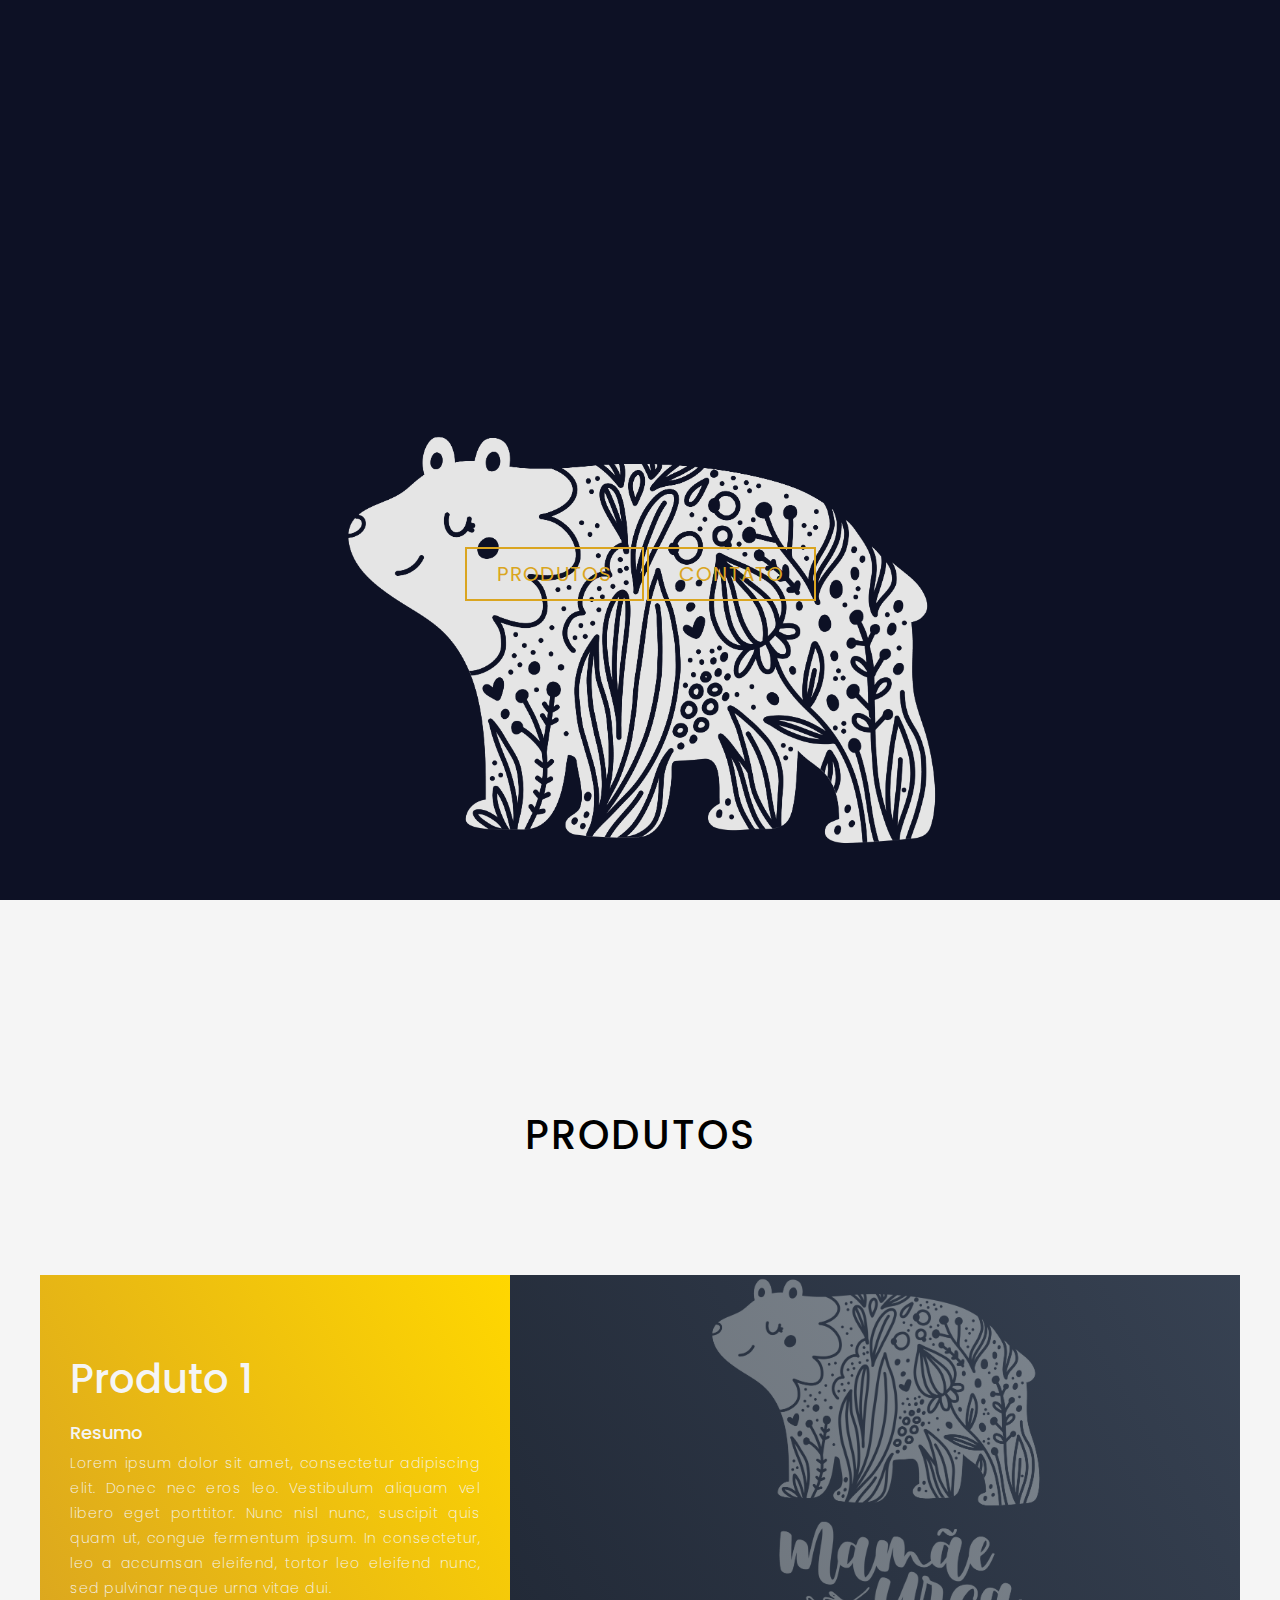
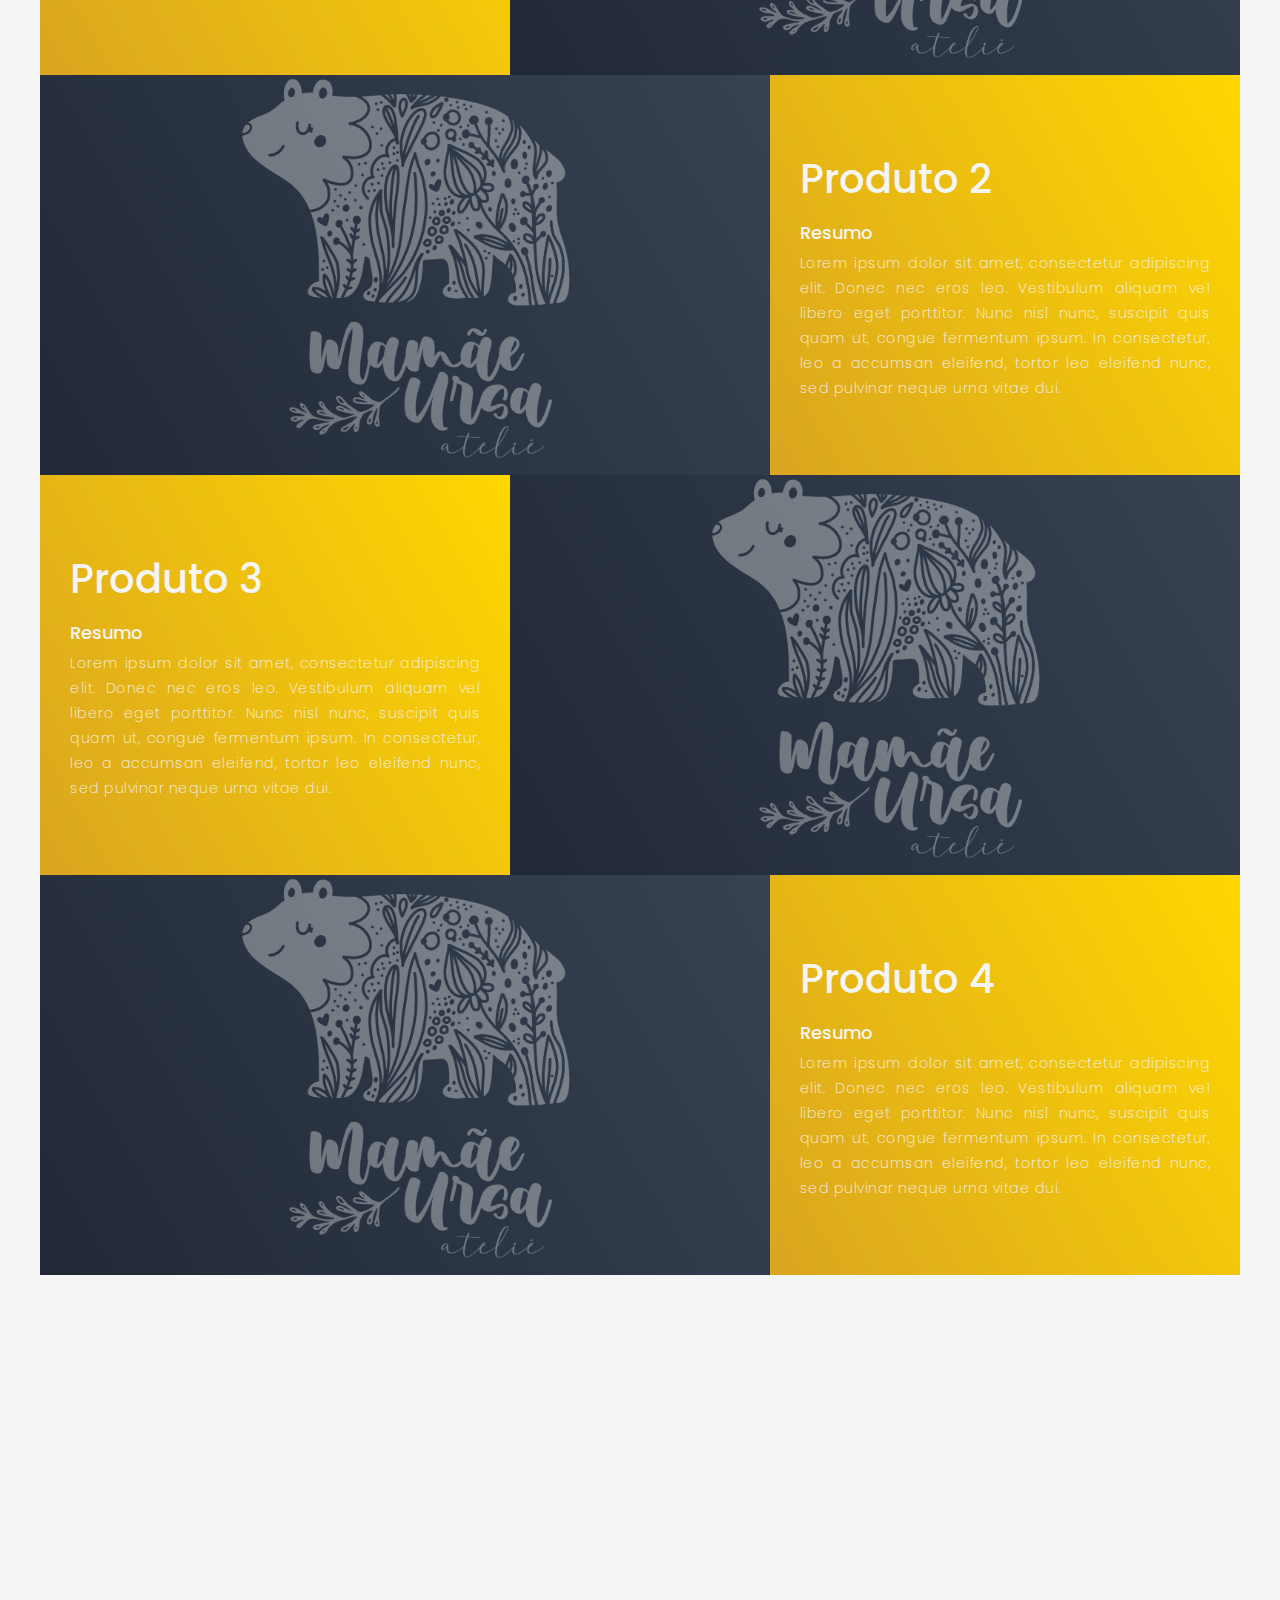
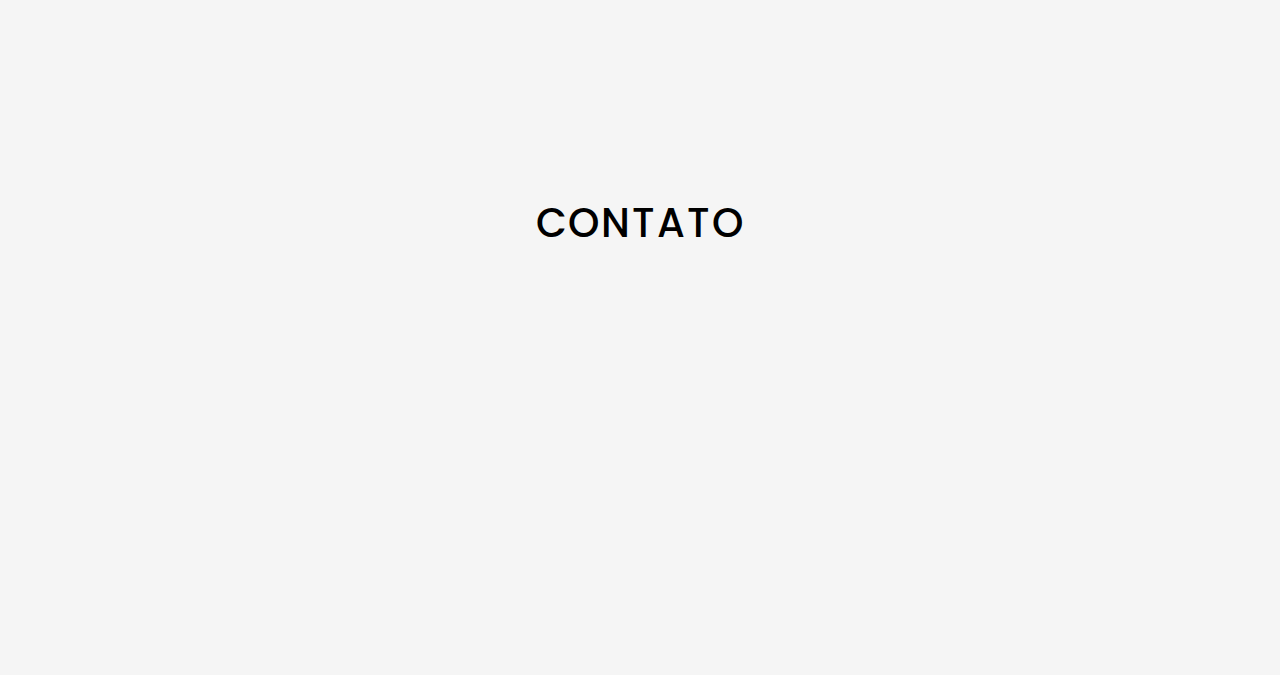
==== Index.html @ 568bdea9 "initial commit" ====
<!DOCTYPE html>

<head>
    <meta name="viewport" content="width=device-width, initial-scale=1.0">
    <link rel="stylesheet" type="text/css" href="style.css">
    <title>Mamãe Ursa Ateliê</title>
    <link rel="icon" type="image/x-icon" href="./Imagens/favicon.ico">
    <meta name="description" content="Mamãe Ursa Ateliê" />
    <meta name="keywords" content="e-comerce, loja, handmade, crochê, tricot, estilo de vida, volta por cima, auto-ajuda, ajudar o próximo, experiência de vida" />
    <meta name="authon" content="Mamãe Ursa Ateliê" />
    <meta name="robots" content="index, noimageindex, noarchive" />
</head>

<body>
    <section id="presentation">
        <div class="presentation container">
            <div>
                <h1>olá,<span></span></h1>
                <h1>sou a<span></span></h1>
                <h1>mamãe ursa<span></span></h1>
                <a href="#products" type="button" class="cta">Produtos</a>
                <a href="#contact" type="button" class="cta">Contato</a>
            </div>
        </div>
    </section>

    <section id="products">
        <div class="products container">
            <div class="products header">
                <h1 class="section-title"><span>Produtos</span></h1>
            </div>
            <div class="all-products">
                <div class="products-item">
                    <div class="products-info">
                        <h1>Produto 1</h1>
                        <h2>Resumo</h2>
                        <p>Lorem ipsum dolor sit amet, consectetur adipiscing elit. Donec nec eros leo. Vestibulum
                            aliquam vel libero eget porttitor. Nunc nisl nunc, suscipit quis quam ut, congue fermentum
                            ipsum. In consectetur, leo a accumsan eleifend, tortor leo eleifend nunc, sed pulvinar neque
                            urna vitae dui.</p>
                    </div>
                    <div class="products-img">
                        <img src="./Imagens/ursa-08.png" alt="img">
                    </div>
                </div>
                <div class="products-item">
                    <div class="products-info">
                        <h1>Produto 2</h1>
                        <h2>Resumo</h2>
                        <p>Lorem ipsum dolor sit amet, consectetur adipiscing elit. Donec nec eros leo. Vestibulum
                            aliquam vel libero eget porttitor. Nunc nisl nunc, suscipit quis quam ut, congue fermentum
                            ipsum. In consectetur, leo a accumsan eleifend, tortor leo eleifend nunc, sed pulvinar neque
                            urna vitae dui.</p>
                    </div>
                    <div class="products-img">
                        <img src="./Imagens/ursa-08.png" alt="img">
                    </div>
                </div>
                <div class="products-item">
                    <div class="products-info">
                        <h1>Produto 3</h1>
                        <h2>Resumo</h2>
                        <p>Lorem ipsum dolor sit amet, consectetur adipiscing elit. Donec nec eros leo. Vestibulum
                            aliquam vel libero eget porttitor. Nunc nisl nunc, suscipit quis quam ut, congue fermentum
                            ipsum. In consectetur, leo a accumsan eleifend, tortor leo eleifend nunc, sed pulvinar neque
                            urna vitae dui.</p>
                    </div>
                    <div class="products-img">
                        <img src="./Imagens/ursa-08.png" alt="img">
                    </div>
                </div>
                <div class="products-item">
                    <div class="products-info">
                        <h1>Produto 4</h1>
                        <h2>Resumo</h2>
                        <p>Lorem ipsum dolor sit amet, consectetur adipiscing elit. Donec nec eros leo. Vestibulum
                            aliquam vel libero eget porttitor. Nunc nisl nunc, suscipit quis quam ut, congue fermentum
                            ipsum. In consectetur, leo a accumsan eleifend, tortor leo eleifend nunc, sed pulvinar neque
                            urna vitae dui.</p>
                    </div>
                    <div class="products-img">
                        <img src="./Imagens/ursa-08.png" alt="img">
                    </div>
                </div>
            </div>
        </div>
    </section>
    <section id="contact">
        <div class="products container">
            <div class="products header">
                <h1 class="section-title"><span>Contato</span></h1>
            </div>
        </div>
    </section>
</body>
</html>
---- style.css ----
@charset "UTF-8";
@import url('https://fonts.googleapis.com/css2?family=Poppins:ital,wght@0,400;0,700;1,200;1,500&display=swap');

*{
    padding: 0;
    margin: 0;
    box-sizing: border-box;
}

html{
    font-size: 10px;
    font-family: 'Poppins', 'Times New Roman', Times, serif ;
    scroll-behavior: smooth;
    background-color: whitesmoke;
}

a{
    text-decoration: none;
}
img{
    height: 100%;
    width: 100%;
    object-fit: cover;
}
p {
    font-size: 1.4rem;
    margin-top: 5px;
    line-height: 2.5rem;
    font-weight: 200;
    letter-spacing: 0.05rem;
}

.container{
    min-height: 100vh;
    width: 100%;
    display: flex;
    align-items: center;
    justify-content: center;
}
.section-title {
    font-size: 4rem;
    font-weight: 500;
    color: black;
    margin-bottom: 10px;
    margin-top: 5px;
    text-transform: uppercase;
    letter-spacing: 0.2rem;
    text-align: center;
}



/* Seção de apresentação */

#presentation{
    background-image: url(./Imagens/ursa-09.png);
    background-size: cover;
    background-position: top center;
    position: relative;
    z-index: 1;
    
}
#presentation h1{
    display: block;
    width: fit-content;
    font-size: 5rem;
    position: relative;
    color: transparent;
    animation: text_reveal .5s ease forwards;
    animation-delay: 1.5s;
}
#presentation h1:nth-child(1){
    animation-delay: .8s;
}
#presentation h1:nth-child(2){
    animation-delay: 1.8s;
}
#presentation h1:nth-child(3){
    animation: text_reveal_name .5s ease forwards;
    animation-delay: 2.8s;
}
#presentation .cta{
    display: inline-block;
    padding: 10px 30px;
    color: goldenrod;
    background-color: transparent;
    border: 2px solid goldenrod;
    font-size: 2rem;
    text-transform: uppercase;
    letter-spacing: .1rem;
    margin-top: 20px;
    transition: .5s ease;
    transition-property: background-color, color;

}
#presentation .cta:hover{
    color: whitesmoke;
    font-weight: 500;
    background-color: goldenrod;
}
#presentation h1 span{
    position: absolute;
    top: 0;
    left:0;
    height: 100%;
    width: 0%;
    animation: text_reveal_box 1s ease;
    animation-delay: .5s;
    background-color: goldenrod;
}
#presentation h1:nth-child(1) span{
    animation-delay: .5s;
}
#presentation h1:nth-child(2) span{
    animation-delay: 1.5s;
}
#presentation h1:nth-child(3) span{
    animation-delay: 2.5s;
}
#presentation::after{
    content: '';
    position: absolute;
    left:0;
    top: 0;
    height:100%;
    width: 100%;
    background-color:black;
    opacity: 0.1;
    z-index: -1;
}

/* Seção de Produtos/Contato */

#products .products {
    flex-direction: column;
    max-width: 1200px;
    margin: 0 auto;
    padding: 100px 0;
}
#products .products-header h1{
    margin-bottom: 50px;
}
#products .all-products {
    display: flex;
    align-items: center;
    justify-content: center;
    flex-direction: column;
}
#products .products-item{
    display:flex;
    align-items: center;
    justify-content: center;
    flex-direction: column;
    width: 80%;
    margin: 20px auto;
    overflow: hidden;
    border-radius: 10px;
}

#products .products-info {
    padding: 30px;
    flex-basis: 50%;
    height: 100%;
    display: flex;
    align-items: flex-start;
    justify-content: center;
    flex-direction: column;
    background-image: linear-gradient(60deg, goldenrod 0%, gold 100%);
    color: whitesmoke;
    text-align: justify;
}

#products .products-info h1{
    font-size: 4rem;
    font-weight: 500;
}

#products .products-info h2{
    font-size: 1.8rem;
    font-weight: 500;
    margin-top: 10px;
}

#products .products-img {
    flex-basis: 80%;
    height: 300px;
    overflow: hidden;
    position: relative;
}

#products .products-img:after {
    content: '';
    position: absolute;
    left: 0;
    top:0;
    height: 100%;
    width: 100%;
    background-image: linear-gradient(60deg, #29323c 0%, #485563 100%);
    opacity: 0.7;
}
#products .products-img img{
    transition: 0.5s ease transform;
}
#products .products-item:hover .products-img img{
    transform: scale(1.1);
}

/* Keyframes */

@keyframes text_reveal{
    100%{
        color: whitesmoke;
        -webkit-text-stroke: .01em rgb(0, 0, 40); /*Vamos deixar por enquato*/
    }
}
@keyframes text_reveal_name{
    100%{
        color: goldenrod;
        font-weight: 500px;
    }
}

@keyframes text_reveal_box{
    50%{
        width:100%;
        left:0;
    }
    100%{
        width: 0;
        left:100%
    }
}

/* Media Query */
@media only screen and (min-width: 768px) {
    #products .products-item {
        flex-direction: row;
        height: 400px;
        margin: 0;
        width: 100%;
        border-radius: 0;
    }
    #products .all-products .products-info{
        height: 100%
    }
    #products .all-products .products-img{
        height: 100%
    }
    #products .products-item:nth-child(even) {
        flex-direction: row-reverse;
    }


}
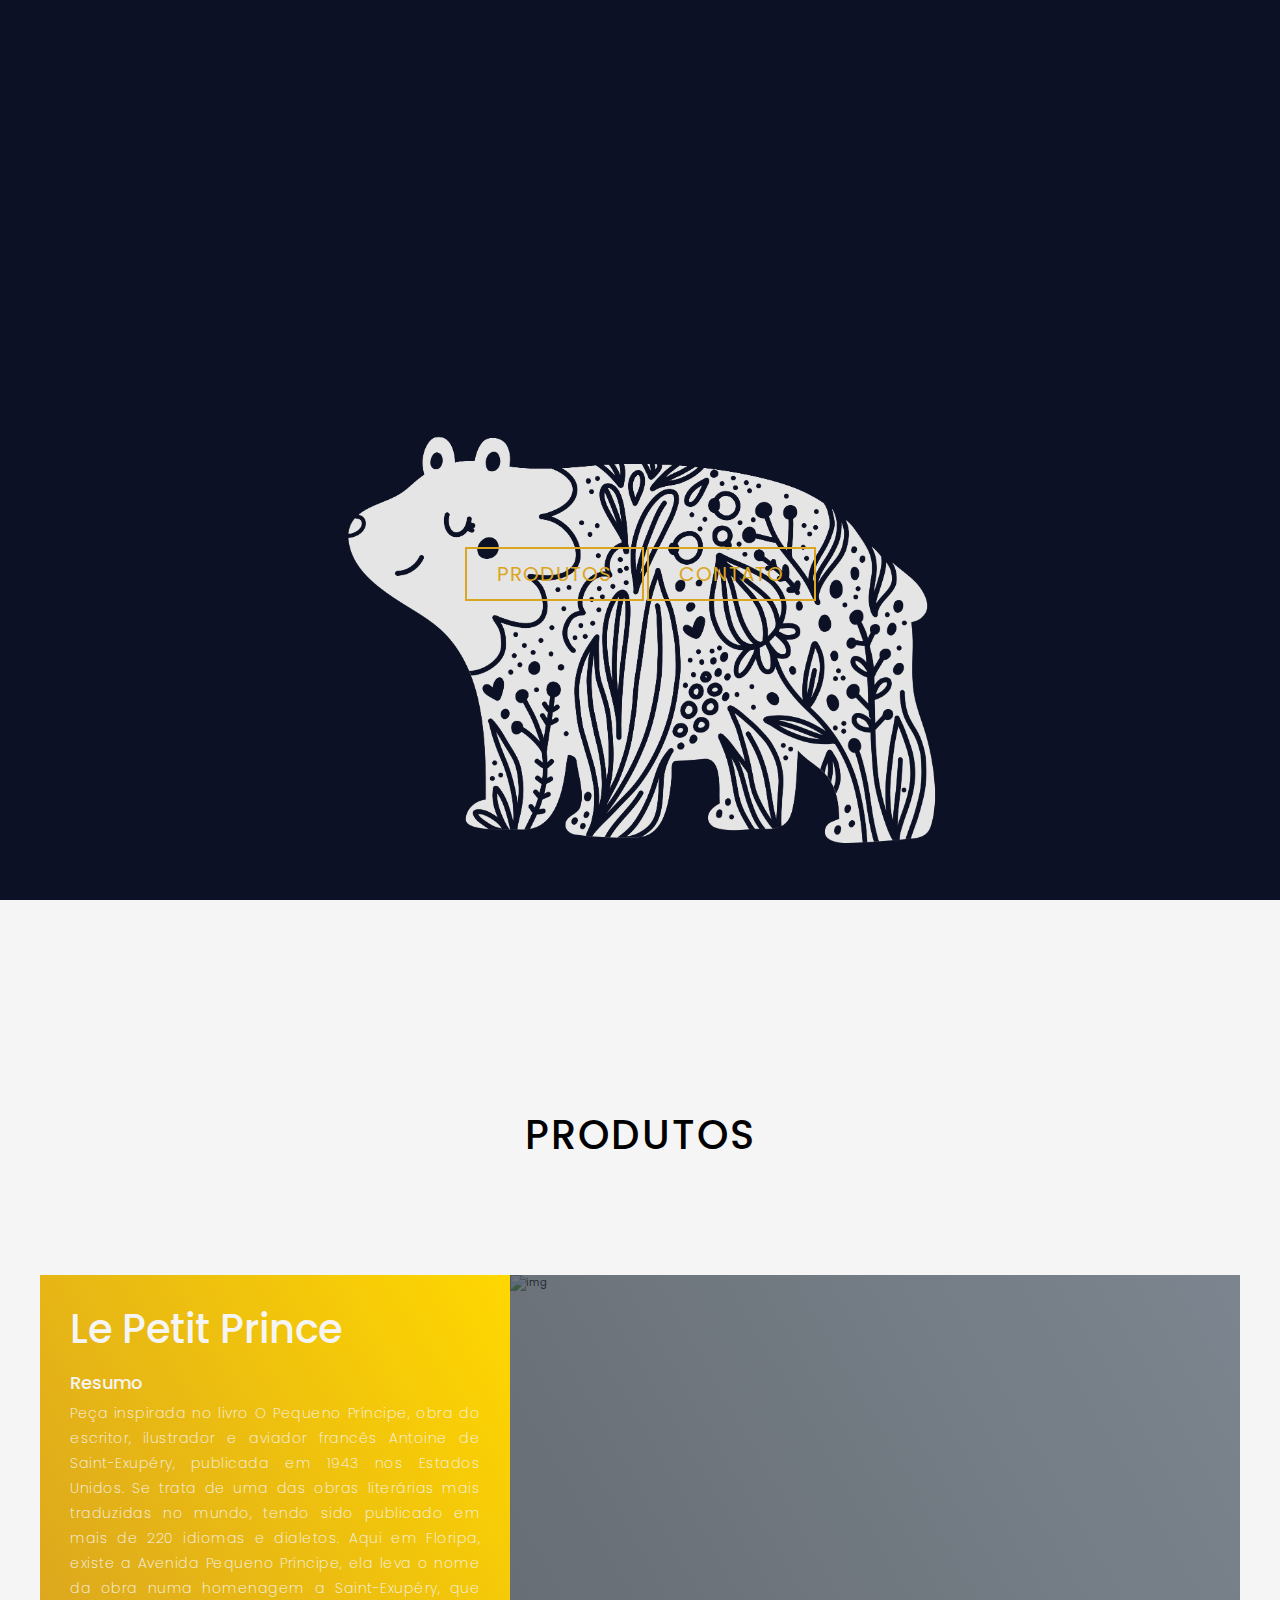
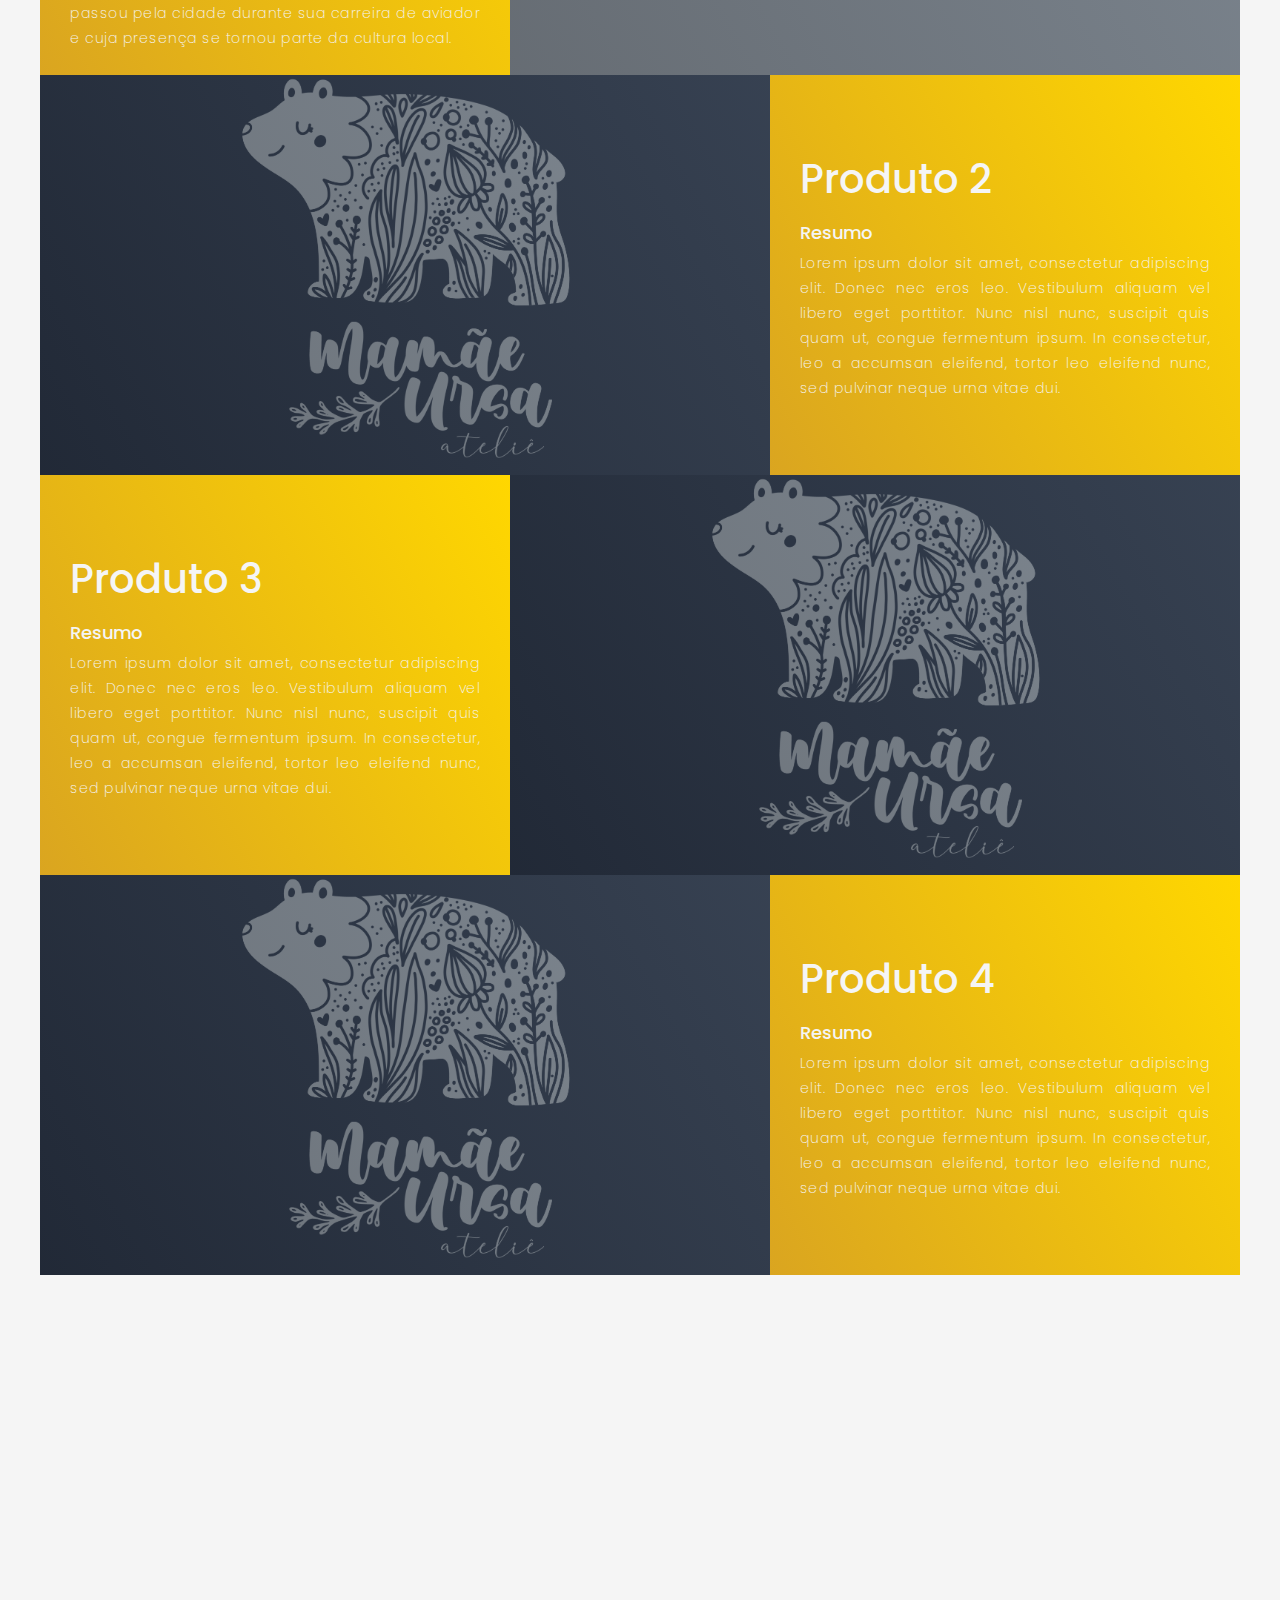
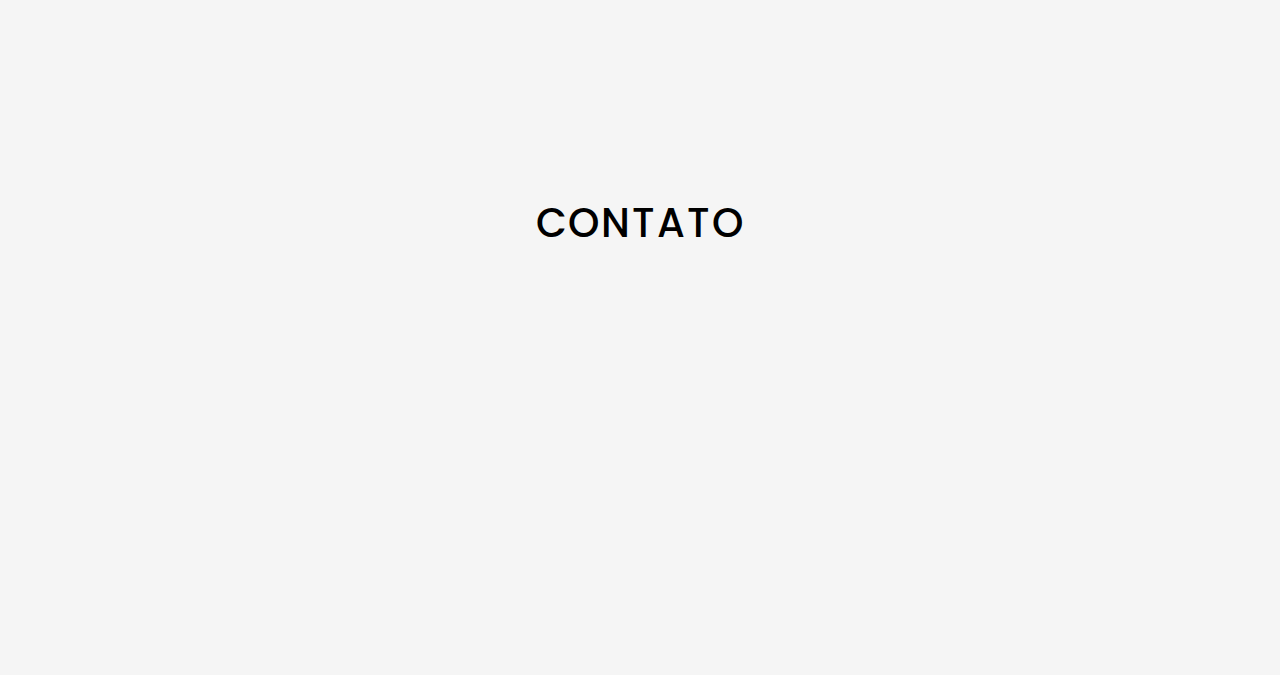
==== commit 48f97970: "Update Index.html" ====
--- a/Index.html
+++ b/Index.html
@@ -32,15 +32,12 @@
             <div class="all-products">
                 <div class="products-item">
                     <div class="products-info">
-                        <h1>Produto 1</h1>
+                        <h1>Le Petit Prince</h1>
                         <h2>Resumo</h2>
-                        <p>Lorem ipsum dolor sit amet, consectetur adipiscing elit. Donec nec eros leo. Vestibulum
-                            aliquam vel libero eget porttitor. Nunc nisl nunc, suscipit quis quam ut, congue fermentum
-                            ipsum. In consectetur, leo a accumsan eleifend, tortor leo eleifend nunc, sed pulvinar neque
-                            urna vitae dui.</p>
+                        <p>Peça inspirada no livro O Pequeno Príncipe, obra do escritor, ilustrador e aviador francês Antoine de Saint-Exupéry, publicada em 1943 nos Estados Unidos. Se trata de uma das obras literárias mais traduzidas no mundo, tendo sido publicado em mais de 220 idiomas e dialetos. Aqui em Floripa, existe a Avenida Pequeno Príncipe, ela leva o nome da obra numa homenagem a Saint-Exupéry, que passou pela cidade durante sua carreira de aviador e cuja presença se tornou parte da cultura local.</p>
                     </div>
                     <div class="products-img">
-                        <img src="./Imagens/ursa-08.png" alt="img">
+                        <img src="./Imagens/Produto01.jpg" alt="img">
                     </div>
                 </div>
                 <div class="products-item">
@@ -89,8 +86,9 @@
         <div class="products container">
             <div class="products header">
                 <h1 class="section-title"><span>Contato</span></h1>
+                <a href='https://instagram.com/mamaeursa.atelie' class="IG" target="_blank" rel="noopener noreferrer"><div><span></span></div></a>
             </div>
         </div>
     </section>
 </body>
-</html>+</html>
--- a/style.css
+++ b/style.css
@@ -1,27 +1,29 @@
 @charset "UTF-8";
 @import url('https://fonts.googleapis.com/css2?family=Poppins:ital,wght@0,400;0,700;1,200;1,500&display=swap');
 
-*{
+* {
     padding: 0;
     margin: 0;
     box-sizing: border-box;
 }
 
-html{
+html {
     font-size: 10px;
-    font-family: 'Poppins', 'Times New Roman', Times, serif ;
+    font-family: 'Poppins', 'Times New Roman', Times, serif;
     scroll-behavior: smooth;
     background-color: whitesmoke;
 }
 
-a{
+a {
     text-decoration: none;
 }
-img{
+
+img {
     height: 100%;
     width: 100%;
     object-fit: cover;
 }
+
 p {
     font-size: 1.4rem;
     margin-top: 5px;
@@ -30,13 +32,14 @@
     letter-spacing: 0.05rem;
 }
 
-.container{
+.container {
     min-height: 100vh;
     width: 100%;
     display: flex;
     align-items: center;
     justify-content: center;
 }
+
 .section-title {
     font-size: 4rem;
     font-weight: 500;
@@ -52,15 +55,16 @@
 
 /* Seção de apresentação */
 
-#presentation{
+#presentation {
     background-image: url(./Imagens/ursa-09.png);
     background-size: cover;
     background-position: top center;
     position: relative;
     z-index: 1;
-    
-}
-#presentation h1{
+
+}
+
+#presentation h1 {
     display: block;
     width: fit-content;
     font-size: 5rem;
@@ -69,17 +73,21 @@
     animation: text_reveal .5s ease forwards;
     animation-delay: 1.5s;
 }
-#presentation h1:nth-child(1){
+
+#presentation h1:nth-child(1) {
     animation-delay: .8s;
 }
-#presentation h1:nth-child(2){
+
+#presentation h1:nth-child(2) {
     animation-delay: 1.8s;
 }
-#presentation h1:nth-child(3){
+
+#presentation h1:nth-child(3) {
     animation: text_reveal_name .5s ease forwards;
     animation-delay: 2.8s;
 }
-#presentation .cta{
+
+#presentation .cta {
     display: inline-block;
     padding: 10px 30px;
     color: goldenrod;
@@ -93,38 +101,44 @@
     transition-property: background-color, color;
 
 }
-#presentation .cta:hover{
+
+#presentation .cta:hover {
     color: whitesmoke;
     font-weight: 500;
     background-color: goldenrod;
 }
-#presentation h1 span{
+
+#presentation h1 span {
     position: absolute;
     top: 0;
-    left:0;
+    left: 0;
     height: 100%;
     width: 0%;
     animation: text_reveal_box 1s ease;
     animation-delay: .5s;
     background-color: goldenrod;
 }
-#presentation h1:nth-child(1) span{
+
+#presentation h1:nth-child(1) span {
     animation-delay: .5s;
 }
-#presentation h1:nth-child(2) span{
+
+#presentation h1:nth-child(2) span {
     animation-delay: 1.5s;
 }
-#presentation h1:nth-child(3) span{
+
+#presentation h1:nth-child(3) span {
     animation-delay: 2.5s;
 }
-#presentation::after{
+
+#presentation::after {
     content: '';
     position: absolute;
-    left:0;
+    left: 0;
     top: 0;
-    height:100%;
-    width: 100%;
-    background-color:black;
+    height: 100%;
+    width: 100%;
+    background-color: black;
     opacity: 0.1;
     z-index: -1;
 }
@@ -137,17 +151,20 @@
     margin: 0 auto;
     padding: 100px 0;
 }
-#products .products-header h1{
+
+#products .products-header h1 {
     margin-bottom: 50px;
 }
+
 #products .all-products {
     display: flex;
     align-items: center;
     justify-content: center;
     flex-direction: column;
 }
-#products .products-item{
-    display:flex;
+
+#products .products-item {
+    display: flex;
     align-items: center;
     justify-content: center;
     flex-direction: column;
@@ -170,12 +187,12 @@
     text-align: justify;
 }
 
-#products .products-info h1{
+#products .products-info h1 {
     font-size: 4rem;
     font-weight: 500;
 }
 
-#products .products-info h2{
+#products .products-info h2 {
     font-size: 1.8rem;
     font-weight: 500;
     margin-top: 10px;
@@ -192,42 +209,47 @@
     content: '';
     position: absolute;
     left: 0;
-    top:0;
+    top: 0;
     height: 100%;
     width: 100%;
     background-image: linear-gradient(60deg, #29323c 0%, #485563 100%);
     opacity: 0.7;
 }
-#products .products-img img{
+
+#products .products-img img {
     transition: 0.5s ease transform;
 }
-#products .products-item:hover .products-img img{
+
+#products .products-item:hover .products-img img {
     transform: scale(1.1);
 }
 
 /* Keyframes */
 
-@keyframes text_reveal{
-    100%{
+@keyframes text_reveal {
+    100% {
         color: whitesmoke;
-        -webkit-text-stroke: .01em rgb(0, 0, 40); /*Vamos deixar por enquato*/
-    }
-}
-@keyframes text_reveal_name{
-    100%{
+        -webkit-text-stroke: .01em rgb(0, 0, 40);
+        /*Vamos deixar por enquato*/
+    }
+}
+
+@keyframes text_reveal_name {
+    100% {
         color: goldenrod;
         font-weight: 500px;
     }
 }
 
-@keyframes text_reveal_box{
-    50%{
-        width:100%;
-        left:0;
-    }
-    100%{
+@keyframes text_reveal_box {
+    50% {
+        width: 100%;
+        left: 0;
+    }
+
+    100% {
         width: 0;
-        left:100%
+        left: 100%
     }
 }
 
@@ -240,15 +262,18 @@
         width: 100%;
         border-radius: 0;
     }
-    #products .all-products .products-info{
+
+    #products .all-products .products-info {
         height: 100%
     }
-    #products .all-products .products-img{
+
+    #products .all-products .products-img {
         height: 100%
     }
+
     #products .products-item:nth-child(even) {
         flex-direction: row-reverse;
     }
 
 
-}+}
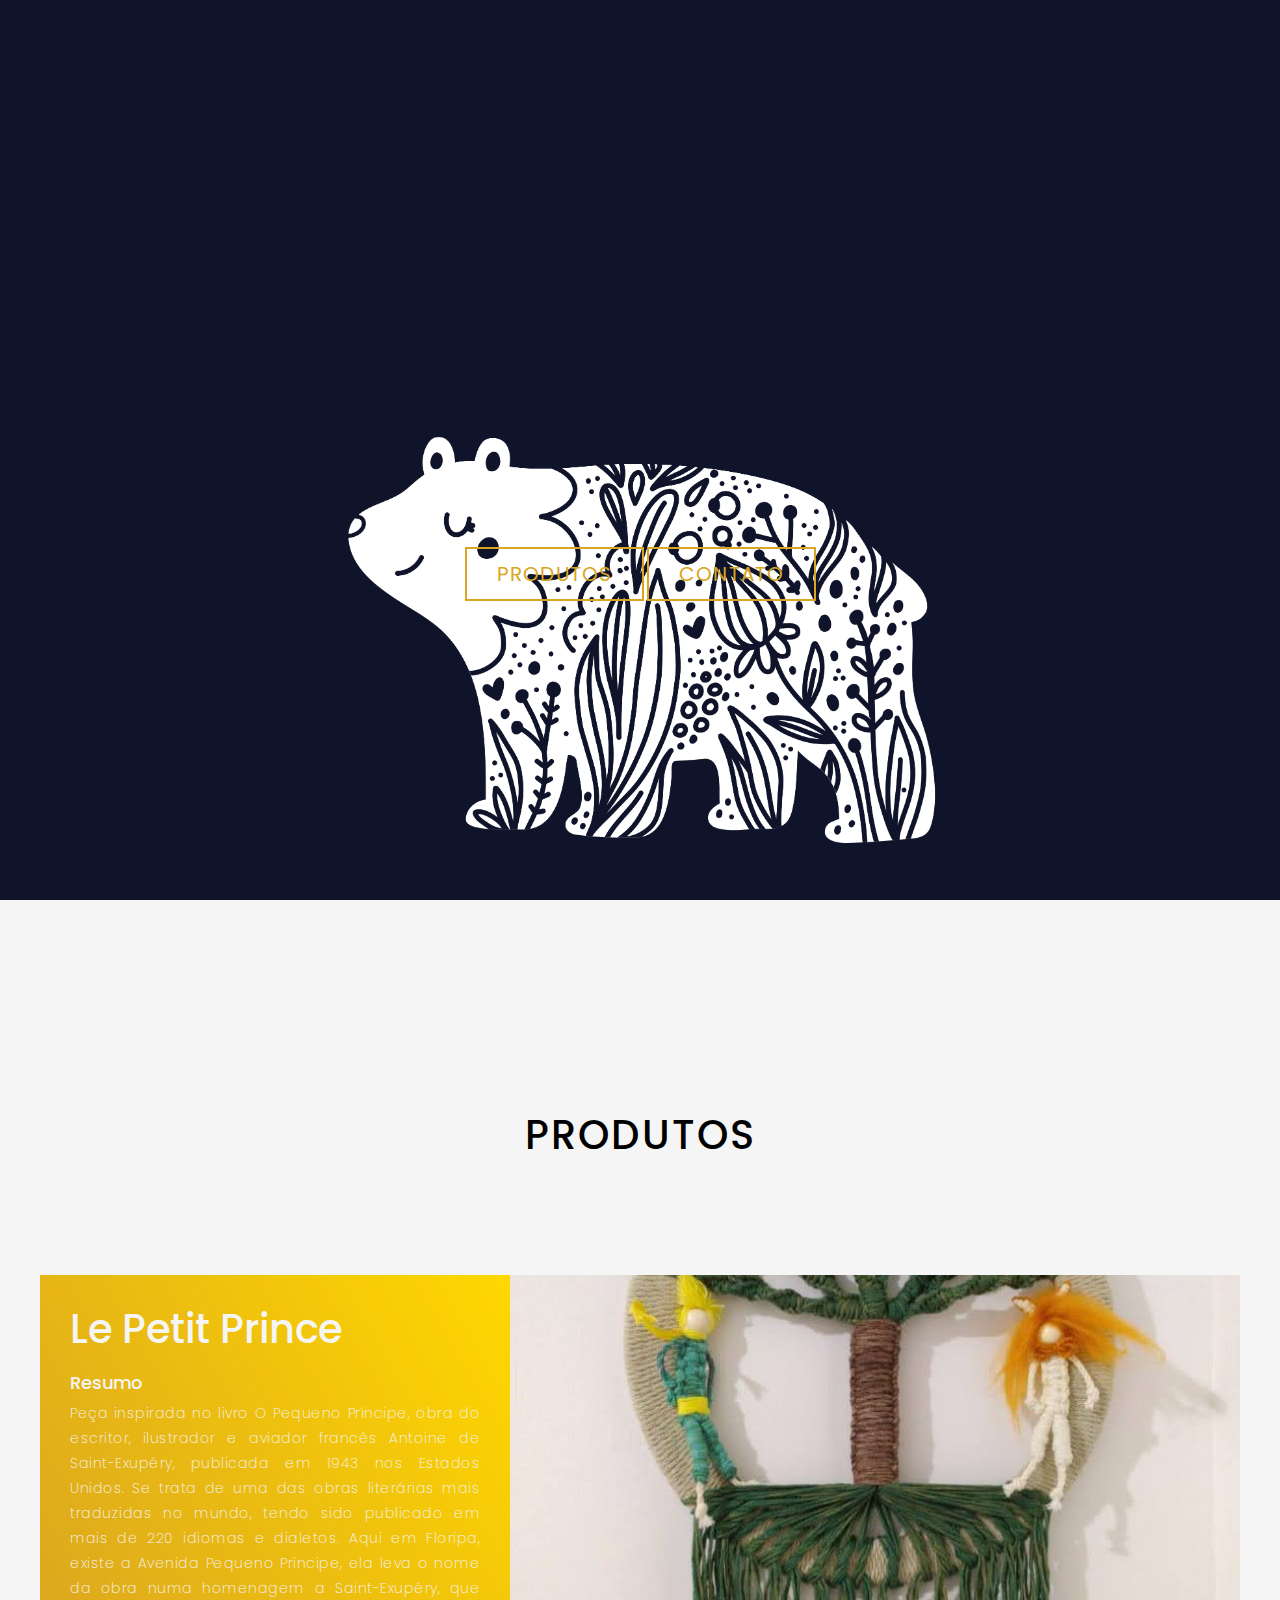
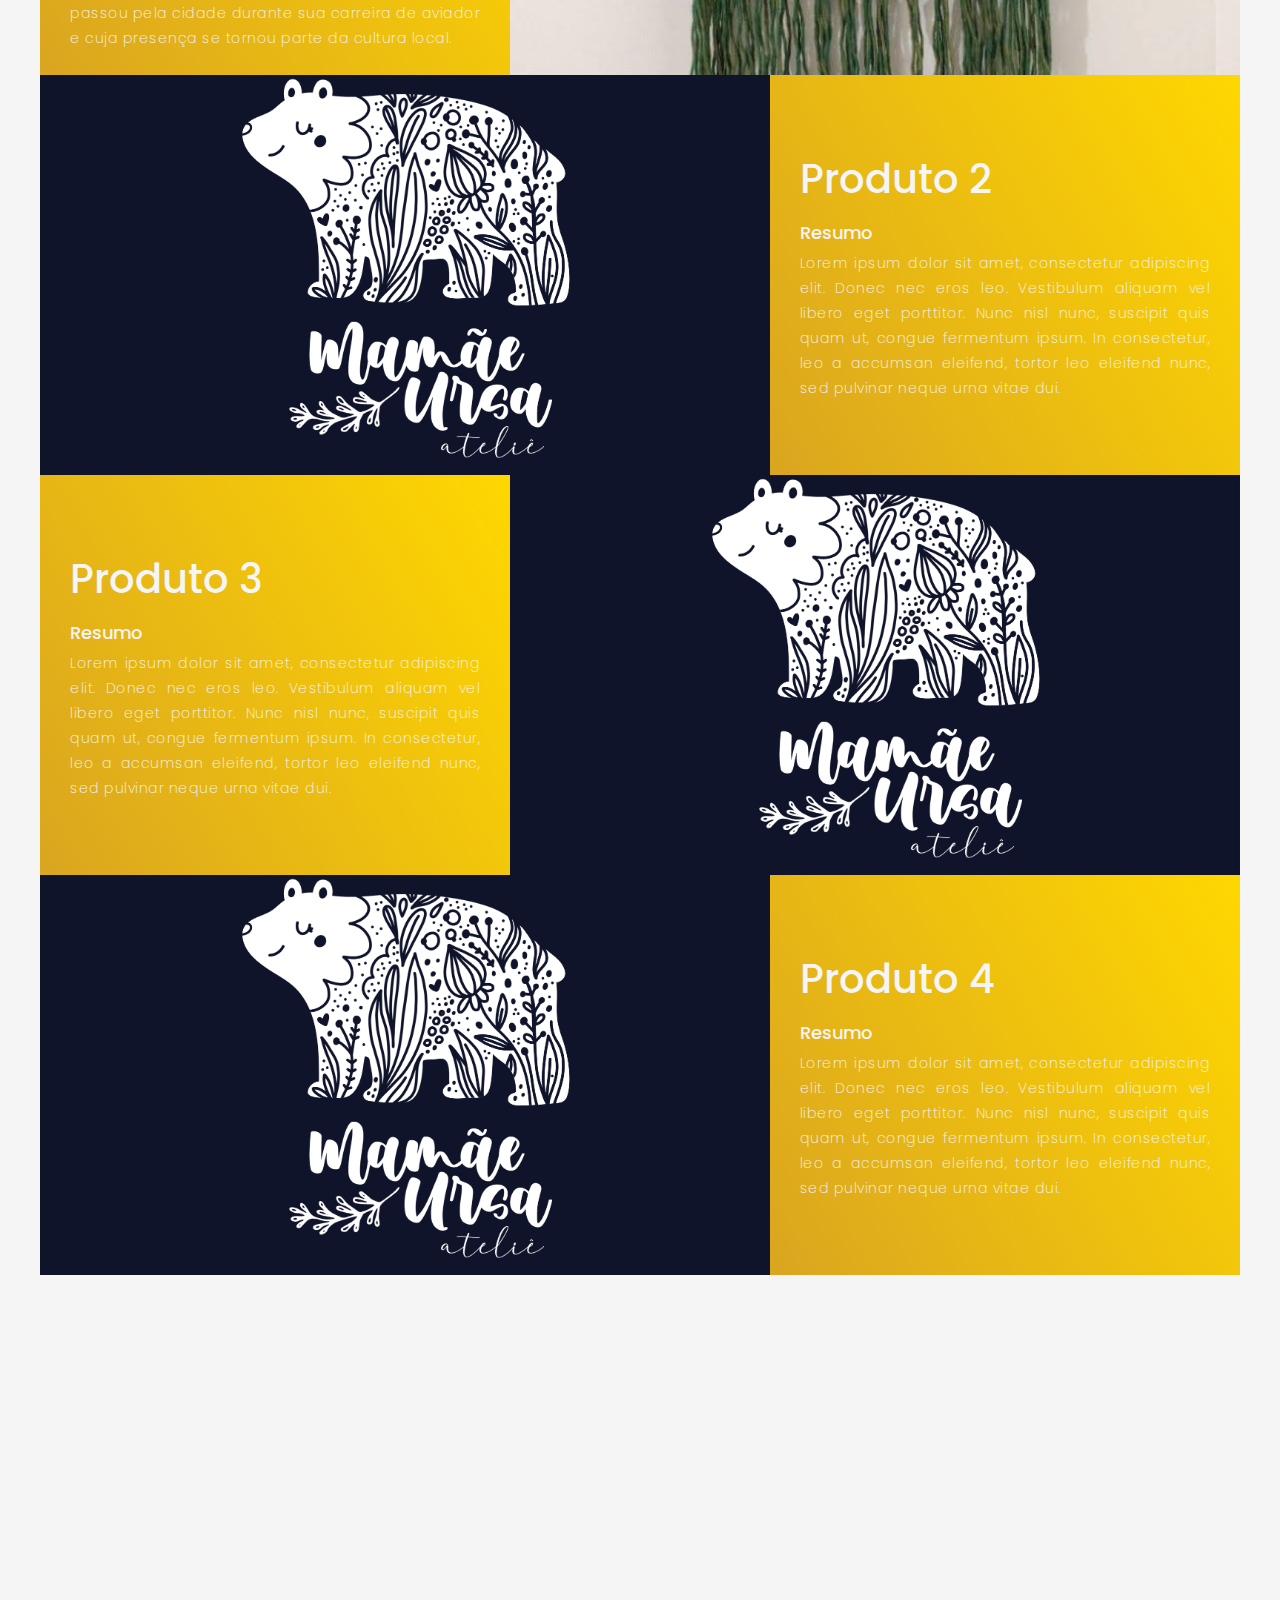
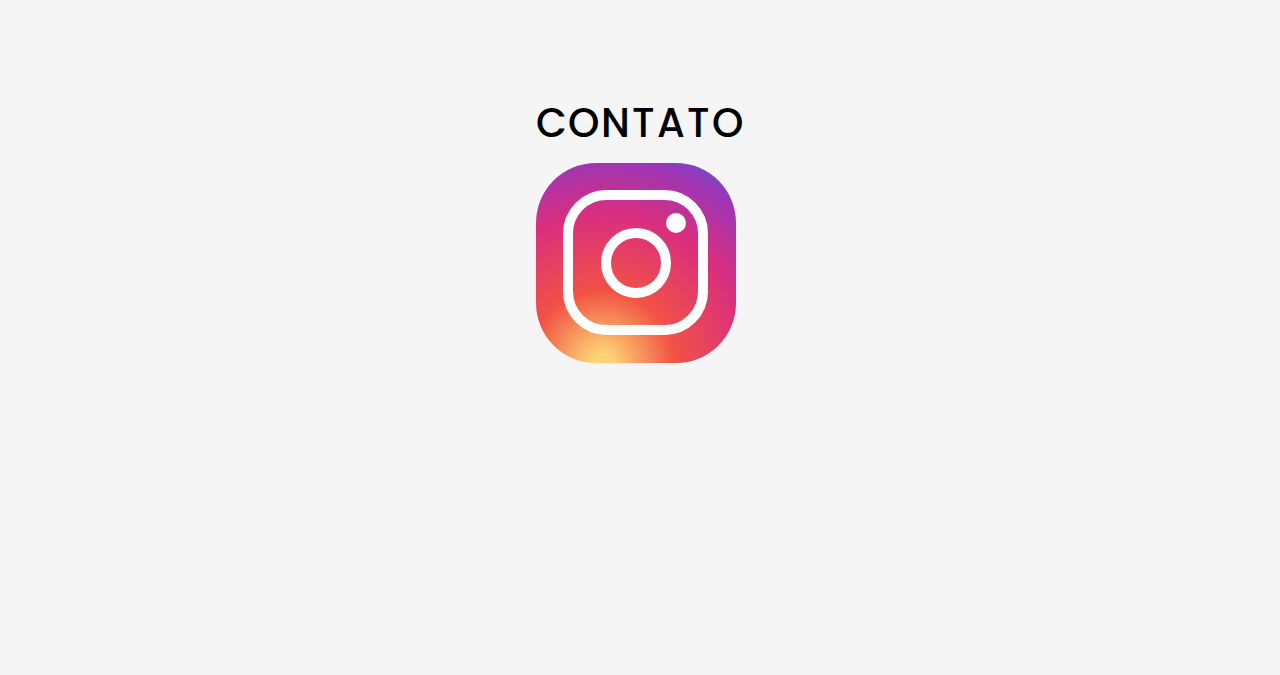
==== commit 12a9ec83: "Update Index.html" ====
--- a/Index.html
+++ b/Index.html
@@ -1,6 +1,7 @@
 <!DOCTYPE html>
 
 <head>
+    <meta charset="utf-8"/>
     <meta name="viewport" content="width=device-width, initial-scale=1.0">
     <link rel="stylesheet" type="text/css" href="style.css">
     <title>Mamãe Ursa Ateliê</title>
--- a/style.css
+++ b/style.css
@@ -139,7 +139,7 @@
     height: 100%;
     width: 100%;
     background-color: black;
-    opacity: 0.1;
+    opacity: 0.0; /*Deixei em 0 para não precisar tirar essa linha, caso eu queira deixar novamente com um tom de filtro por cima só aumentar a opacidade*/
     z-index: -1;
 }
 
@@ -213,7 +213,7 @@
     height: 100%;
     width: 100%;
     background-image: linear-gradient(60deg, #29323c 0%, #485563 100%);
-    opacity: 0.7;
+    opacity: 0.0; /*Aqui também, futuramente posso trocar e deixar a imagem correndo */
 }
 
 #products .products-img img {
@@ -223,6 +223,58 @@
 #products .products-item:hover .products-img img {
     transform: scale(1.1);
 }
+
+.IG body {
+        min-height: 100vh;
+        display: grid;
+        place-items: center;
+      }
+      
+.IG div {
+        width: 20rem;
+        height: 20rem;
+        color: #fff;
+        background: radial-gradient(
+          circle at 33% 100%,
+          #fed373 4%,
+          #f15245 30%,
+          #d92e7f 62%,
+          #9b36b7 85%,
+          #515ecf
+        );
+        border-radius: 30%;
+        position: relative;
+      }
+      
+.IG div:before {
+        content: " ";
+        border: 1rem solid;
+        border-radius: 30%;
+        width: 12.5rem;
+        height: 12.5rem;
+        position: absolute;
+        inset: 0;
+        margin: auto;
+      }
+      
+.IG div:after {
+        content: " ";
+        border: 1rem solid;
+        border-radius: 100%;
+        width: 5rem;
+        height: 5rem;
+        position: absolute;
+        inset: 0;
+        margin: auto;
+      }
+      
+.IG span {
+        border: 1rem solid;
+        border-radius: 100%;
+        position: absolute;
+        top: 5rem;
+        right: 5rem;
+      }
 
 /* Keyframes */
 
